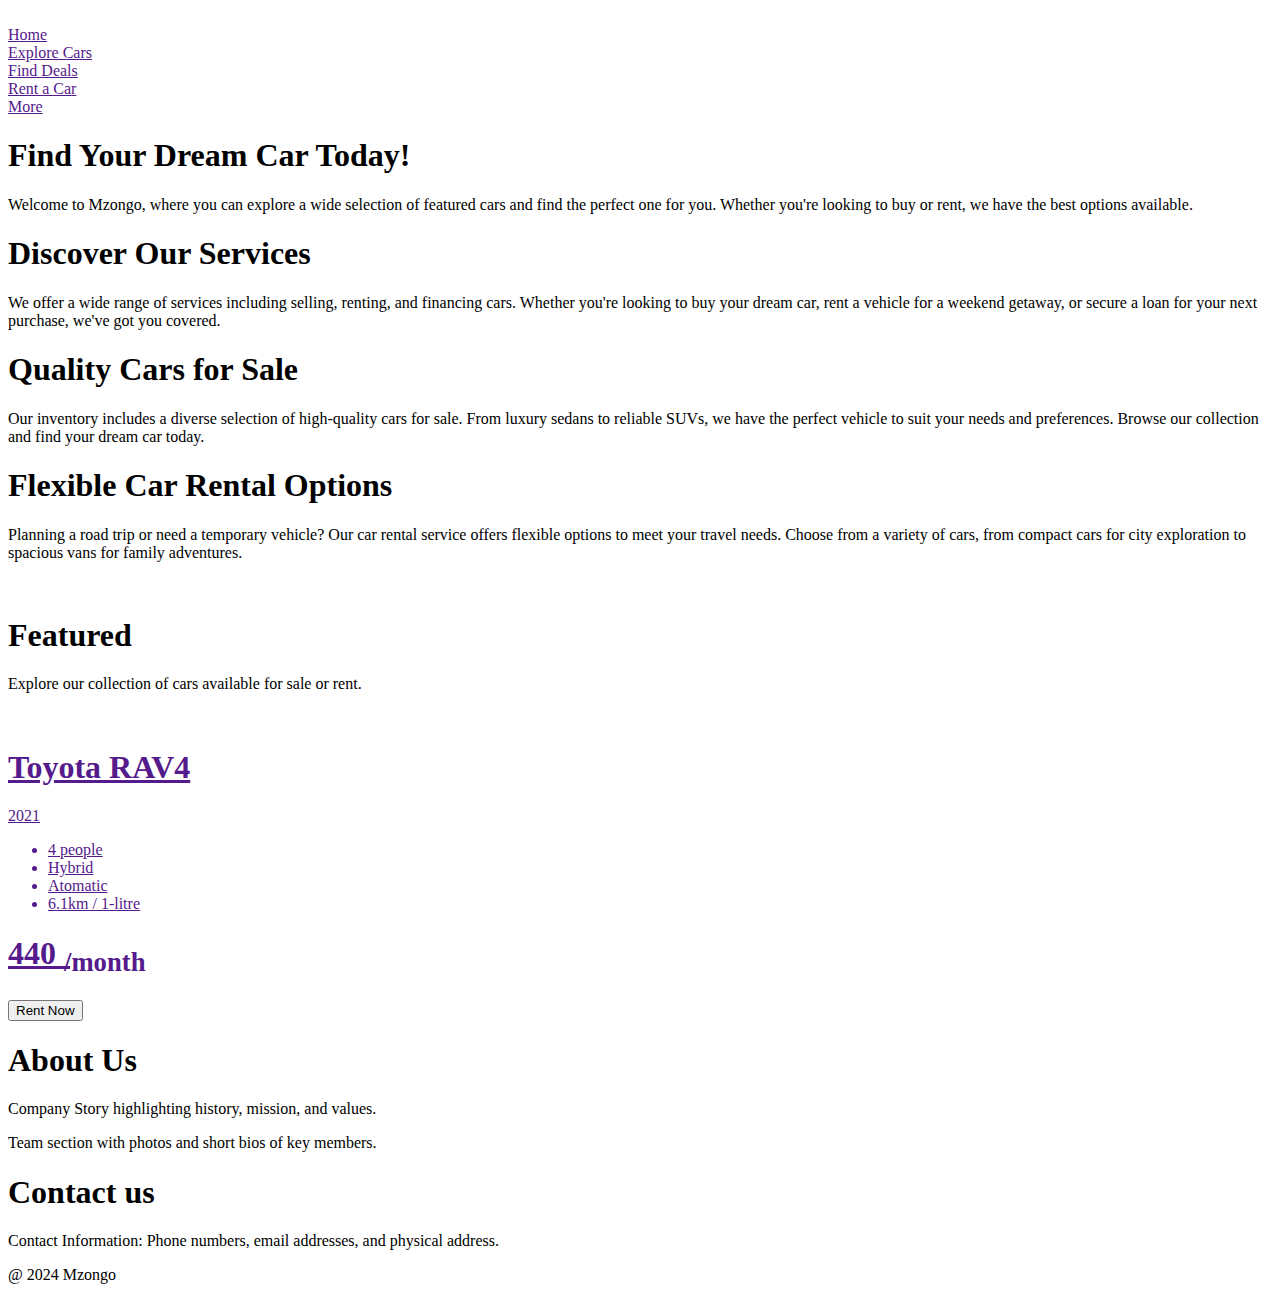
==== index.html @ 79ed6057 "mz" ====
<!DOCTYPE html>
<html lang="en" dir="ltr">
  <head>
    <meta charset="utf-8">
    <meta name="viewport" content="width=device-width, initial-scale=1, viewport-fit=cover">
    <title>Mzongo</title>
    <meta name="description" content="Description of the page less than 150 characters">
    <link rel="icon" type="image/png" href="">
    <link rel='stylesheet' href='Styles.css'>
    <script src="script.js"></script>
  </head>
<body>
<body>
    <nav>
        <div><a href=""><img src="" alt=""></a></div>
        <div><a href="">Home</a></div>
        <div><a href="">Explore Cars</a></div>
        <div><a href="">Find Deals</a></div>
        <div><a href="">Rent a Car</a></div>
        <div><a href="">More</a></div>
    </nav>
    <section>
        <div>
            <h1>Find Your Dream Car Today!</h1>
            <p>Welcome to Mzongo, where you can explore a wide selection of featured cars and find the perfect one for you. Whether you're looking to buy or rent, we have the best options available.</p>
        </div>
    </section>
    <section>
        <div>
            <div>
                <h1>Discover Our Services</h1>
                <p>We offer a wide range of services including selling, renting, and financing cars. Whether you're looking to buy your dream car, rent a vehicle for a weekend getaway, or secure a loan for your next purchase, we've got you covered.</p>
            </div>
            <div>
                <h1>Quality Cars for Sale</h1>
                <p>Our inventory includes a diverse selection of high-quality cars for sale. From luxury sedans to reliable SUVs, we have the perfect vehicle to suit your needs and preferences. Browse our collection and find your dream car today.</p>
            </div>
            <div>
                <h1>Flexible Car Rental Options</h1>
                <p>Planning a road trip or need a temporary vehicle? Our car rental service offers flexible options to meet your travel needs. Choose from a variety of cars, from compact cars for city exploration to spacious vans for family adventures.</p>
            </div>
        </div>
        <div><img src="" alt=""></div>
    </section>
    <section>
        <div>
            <h1>Featured</h1>
            <p>Explore our collection of cars available for sale or rent.</p>
        </div>
        <div>
            <a href="">
                <div>
                    <img src="" alt="">
                   <div>
                        <h1>Toyota RAV4</h1>
                        <span>2021</span>
                   </div>
                    <ul>
                        <li><img src="" alt="">4 people</li>
                        <li><img src="" alt="">Hybrid</li>
                        <li><img src="" alt="">Atomatic</li>
                        <li><img src="" alt="">6.1km / 1-litre</li>
                    </ul>
                    <div>
                        <h1>440 <sub>/month</sub></h1>
                        <button>Rent Now</button>
                    </div>
                </div>
            </a>
        </div>
    </section>
    <section>
        <h1>About Us</h1>
        <p>Company Story highlighting history, mission, and values.</p>
        <p>Team section with photos and short bios of key members.</p>
    </section>
    <section>
        <h1>Contact us</h1>
        <p>Contact Information: Phone numbers, email addresses, and physical address.</p>

    </section>
    <footer>
        @ 2024 Mzongo
    </footer>
</body>
</html>
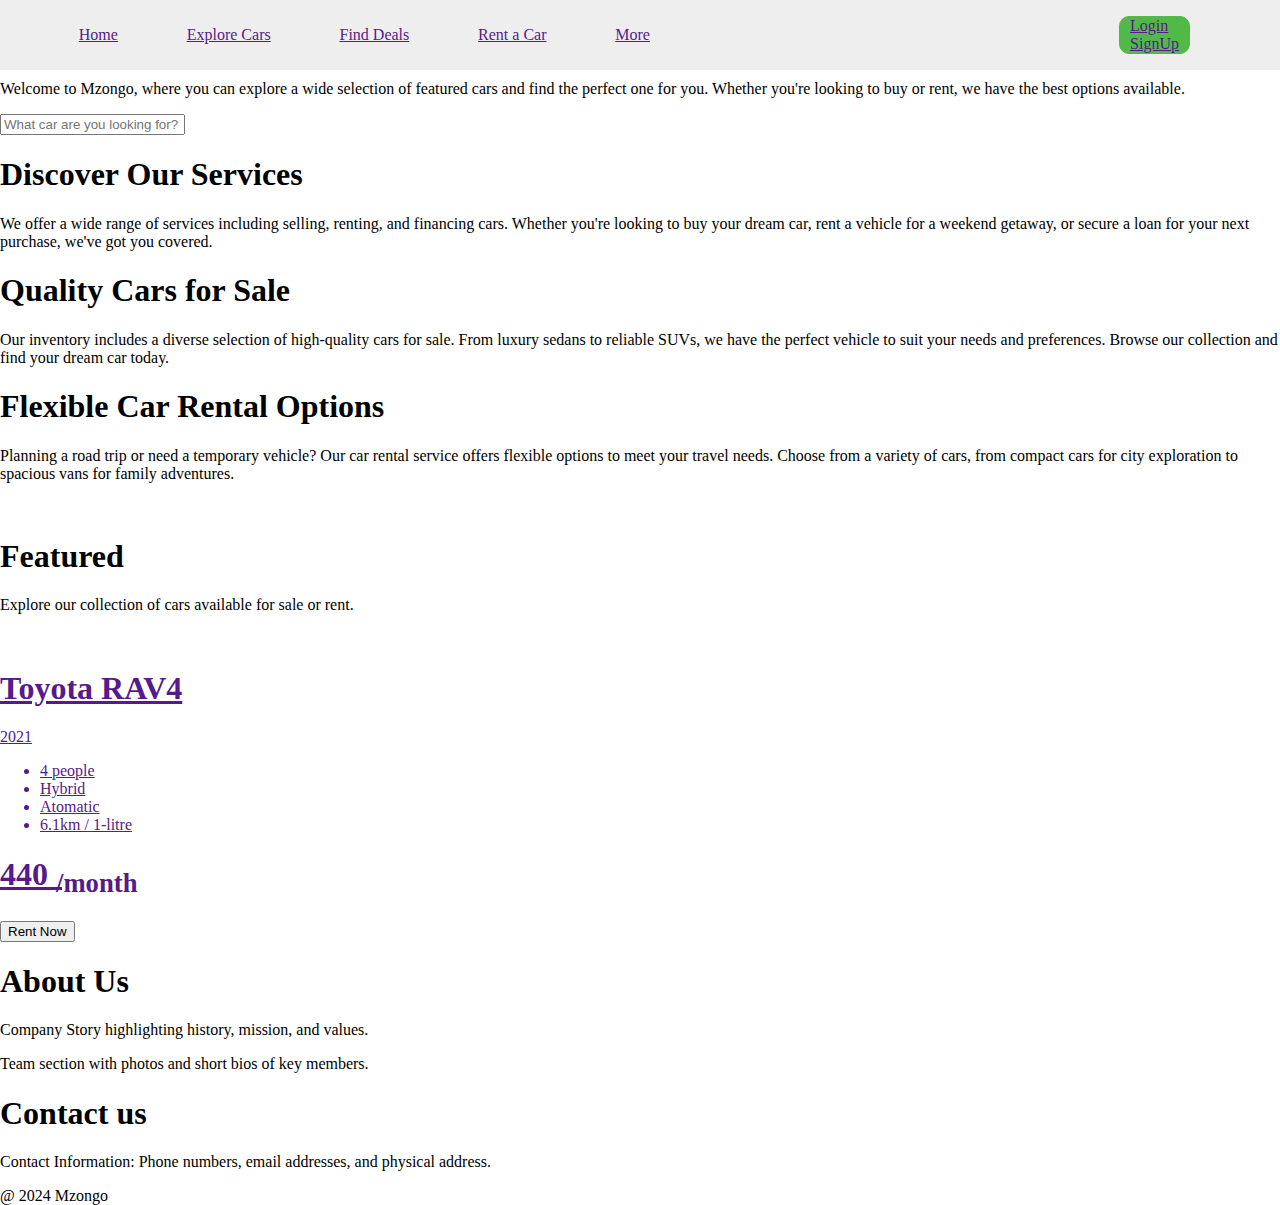
==== commit e61500fd: "ma" ====
--- a/index.html
+++ b/index.html
@@ -11,18 +11,28 @@
   </head>
 <body>
 <body>
-    <nav>
-        <div><a href=""><img src="" alt=""></a></div>
-        <div><a href="">Home</a></div>
-        <div><a href="">Explore Cars</a></div>
-        <div><a href="">Find Deals</a></div>
-        <div><a href="">Rent a Car</a></div>
-        <div><a href="">More</a></div>
-    </nav>
+    <section class="navbar">
+        <nav class="left-nav">
+            <div><a href=""><img src="" alt=""></a></div>
+            <div><a href="">Home</a></div>
+            <div><a href="">Explore Cars</a></div>
+            <div><a href="">Find Deals</a></div>
+            <div><a href="">Rent a Car</a></div>
+            <div><a href="">More</a></div>
+        </nav>
+        <div class="right-nav">
+            <div><a href="">Login</a></div>
+            <div><a href="">SignUp</a></div>
+        </div>
+    </section>
     <section>
         <div>
             <h1>Find Your Dream Car Today!</h1>
             <p>Welcome to Mzongo, where you can explore a wide selection of featured cars and find the perfect one for you. Whether you're looking to buy or rent, we have the best options available.</p>
+            <form action="">
+                <input type="text" placeholder="What car are you looking for?">
+
+            </form>
         </div>
     </section>
     <section>
--- a/Styles.css
+++ b/Styles.css
@@ -0,0 +1,31 @@
+body{
+    margin: 0%;
+    overflow-x: hidden;
+}
+.navbar {
+    display: flex;
+    width: 100%;
+    justify-content: space-between;
+    align-items: center;
+    padding: 10px;
+    height: 50px;
+    position: fixed;
+    background-color: #eeeeee;
+    top: 0;
+    z-index: 1000;
+}
+
+.left-nav {
+    display: flex;
+    justify-content: space-between;
+    width: 50%;
+    align-items: center;
+}
+
+.right-nav {
+    margin-right: 100px;
+    border: solid 1px #50b948;
+    background-color: #50b948;
+    border-radius: 10px;
+    padding-inline: 10px;
+}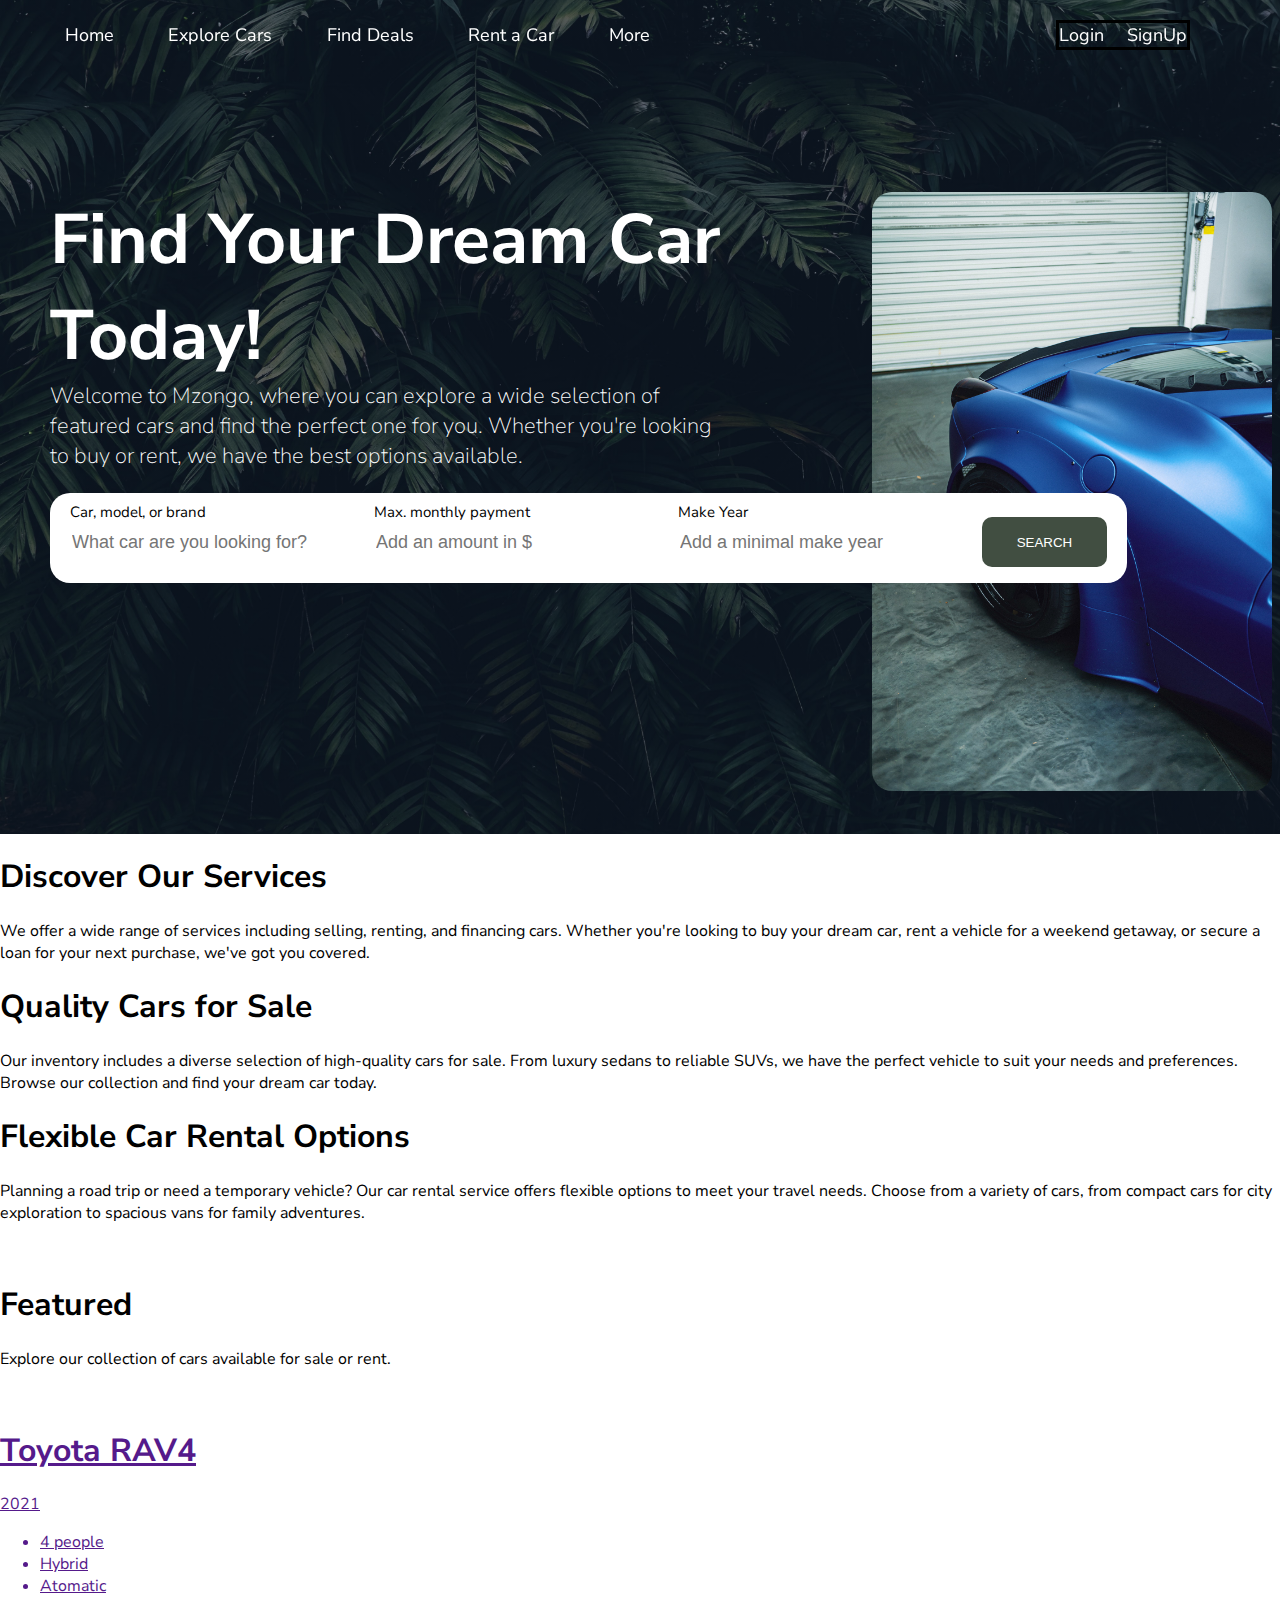
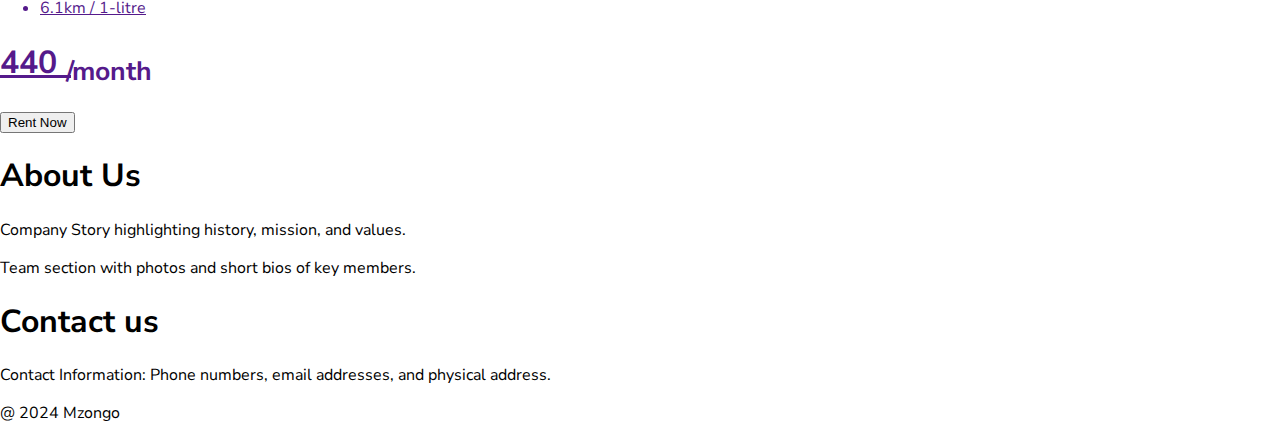
==== commit 1f8faceb: "updated" ====
--- a/index.html
+++ b/index.html
@@ -25,14 +25,29 @@
             <div><a href="">SignUp</a></div>
         </div>
     </section>
-    <section>
-        <div>
-            <h1>Find Your Dream Car Today!</h1>
-            <p>Welcome to Mzongo, where you can explore a wide selection of featured cars and find the perfect one for you. Whether you're looking to buy or rent, we have the best options available.</p>
-            <form action="">
-                <input type="text" placeholder="What car are you looking for?">
-
+    <section class="first-section">
+        <div class="description">
+            <h1>Find Your Dream Car <br> Today!</h1>
+            <p>Welcome to Mzongo, where you can explore a wide selection of <br> featured cars and find the perfect one for you. Whether you're looking <br> to buy or rent, we have the best options available.</p>
+            <form action="/">
+                <div class="input__group">
+                  <label>Car, model, or brand</label>
+                  <input type="text" placeholder="What car are you looking for?
+                  " />
+                </div>
+                <div class="input__group">
+                  <label>Max. monthly payment</label>
+                  <input type="text" placeholder="Add an amount in $" />
+                </div>
+                <div class="input__group">
+                  <label >Make Year</label>
+                  <input type="text" placeholder="Add a minimal make year" />
+                </div>
+                <button class="btn">SEARCH</button>
             </form>
+        </div>
+        <div class="first-pic">
+            <img src="/img/pexels-jay-pizzle-4143686.jpg" alt="">
         </div>
     </section>
     <section>
--- a/Styles.css
+++ b/Styles.css
@@ -1,6 +1,10 @@
+@import url('https://fonts.googleapis.com/css2?family=Nunito+Sans:ital,opsz,wght@0,6..12,200;0,6..12,300;0,6..12,400;0,6..12,500;0,6..12,600;0,6..12,700;0,6..12,800;0,6..12,900;0,6..12,1000;1,6..12,200;1,6..12,300;1,6..12,400;1,6..12,500;1,6..12,600;1,6..12,700;1,6..12,800;1,6..12,900&display=swap');
+
 body{
     margin: 0%;
     overflow-x: hidden;
+    font-family: 'Nunito Sans', sans-serif;
+    font-style: normal;
 }
 .navbar {
     display: flex;
@@ -10,7 +14,6 @@
     padding: 10px;
     height: 50px;
     position: fixed;
-    background-color: #eeeeee;
     top: 0;
     z-index: 1000;
 }
@@ -24,8 +27,103 @@
 
 .right-nav {
     margin-right: 100px;
-    border: solid 1px #50b948;
-    background-color: #50b948;
+    width: 10%;
+    display: flex;
+    justify-content: space-between;
+    border: solid;
+}
+.left-nav div a, .right-nav div a{
+    text-decoration: none;
+    color: #fff;
+    font-size: 18px;
+
+}
+.first-section {
+    position: relative;
+    padding-block: 15%;
+    background-image: linear-gradient(
+        rgba(15, 26, 44, 0.5),
+        rgba(15, 26, 44, 0.5)
+    ), url("img/pexels-cátia-matos-1072179.jpg");
+    background-position: center;
+    background-size: cover;
+    background-repeat: no-repeat;
+    color: #fff;
+    padding-inline: 50px;
+    display: flex;
+    z-index: 1;
+    height: 450px;
+}
+.description{
+    margin-top: 0px;
+}
+.description h1 {
+    margin-top: 0px;
+    font-size: 70px;
+}
+
+.description p {
+    font-size: 22px;
+    margin-top: -50px;
+    font-weight: 200;
+}
+
+form {
+    position: relative;
+    z-index: 2; 
+    display: flex;
+    background-color: #fff;
+    align-items: center;
+    width: 90%;
+    height: 90px;
+    align-items: center;
+    border-radius: 20px;
+    padding-inline: 20px;
+}
+
+.input__group {
+    display: flex;
+    flex-direction: column;
+    font-size: 15px;
+    color: black;
+    margin-top: -10px;
+}
+
+.input__group input {
+    width: 300px;
+    height: 40px;
+    font-size: 18px;
+    border: solid 0px;
+}
+
+.input__group input:focus,
+textarea:focus,
+select:focus {
+    outline: none;
+    border: none;
+}
+
+.btn {
+    height: 50px;
+    width: 200px;
+    margin-bottom: -9px;
+    background-color: #414e41;
+    border: solid 0px;
     border-radius: 10px;
-    padding-inline: 10px;
-}+    color: #fff;
+}
+
+.first-pic img {
+    width: 400px;
+    background-size: cover;
+    margin-left: -330px;
+    margin-top: 0px;
+    border-radius: 20px;
+    position: relative;
+}
+
+.first-pic {
+    width: 100%;
+    height: 100%;
+    z-index: 0; 
+}
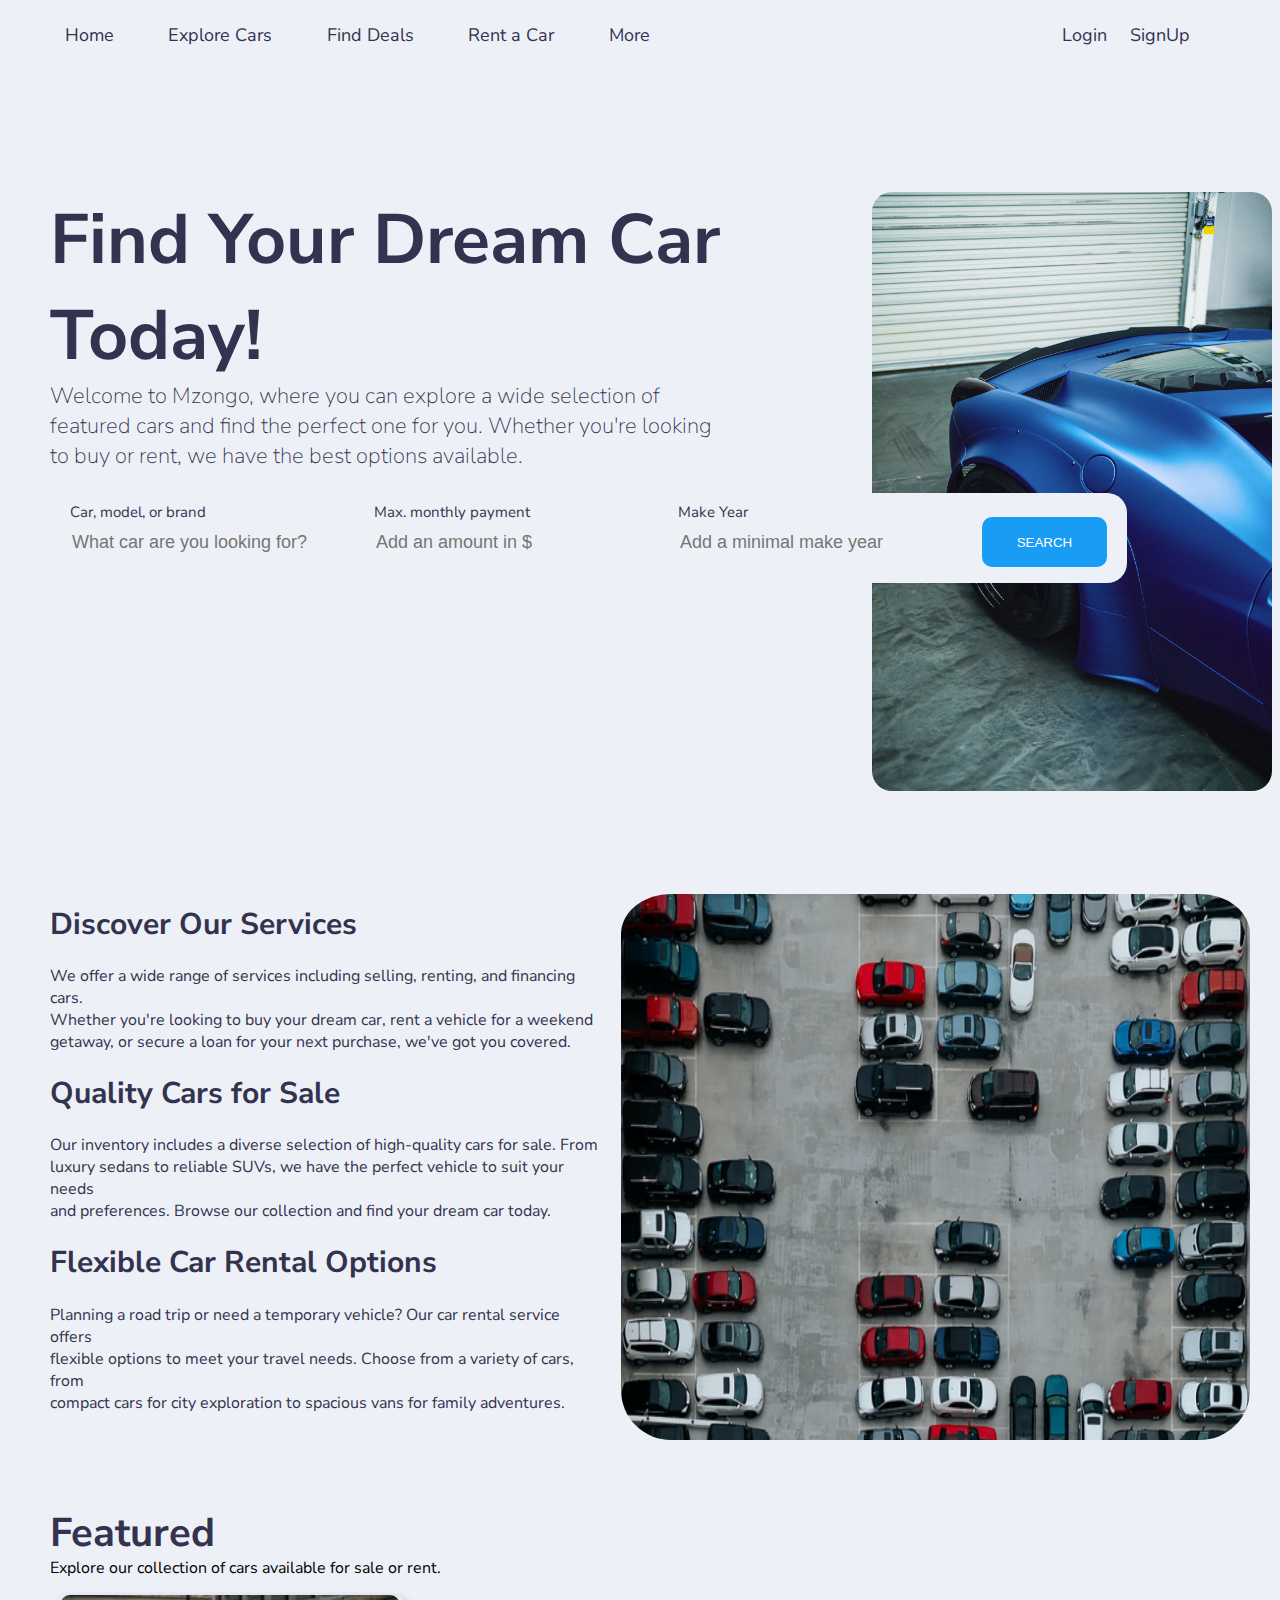
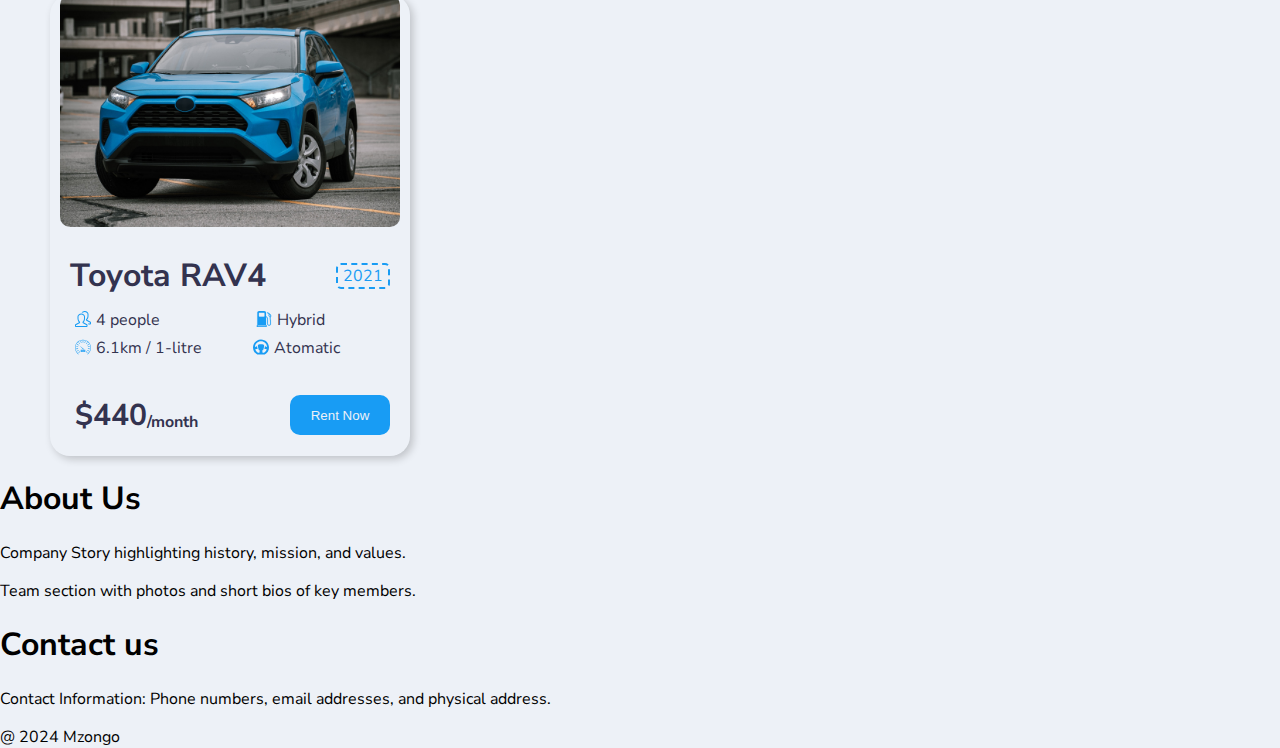
==== commit b23db6c5: "update" ====
--- a/index.html
+++ b/index.html
@@ -50,46 +50,54 @@
             <img src="/img/pexels-jay-pizzle-4143686.jpg" alt="">
         </div>
     </section>
-    <section>
-        <div>
-            <div>
-                <h1>Discover Our Services</h1>
-                <p>We offer a wide range of services including selling, renting, and financing cars. Whether you're looking to buy your dream car, rent a vehicle for a weekend getaway, or secure a loan for your next purchase, we've got you covered.</p>
-            </div>
-            <div>
-                <h1>Quality Cars for Sale</h1>
-                <p>Our inventory includes a diverse selection of high-quality cars for sale. From luxury sedans to reliable SUVs, we have the perfect vehicle to suit your needs and preferences. Browse our collection and find your dream car today.</p>
-            </div>
-            <div>
-                <h1>Flexible Car Rental Options</h1>
-                <p>Planning a road trip or need a temporary vehicle? Our car rental service offers flexible options to meet your travel needs. Choose from a variety of cars, from compact cars for city exploration to spacious vans for family adventures.</p>
-            </div>
+    <section class="aboutus">
+        <div >
+            <a href="">
+                <div  class="services">
+                    <h1>Discover Our Services</h1>
+                    <p>We offer a wide range of services including selling, renting, and financing cars. <br> Whether you're looking to buy your dream car, rent a vehicle for a weekend <br> getaway, or secure a loan for your next purchase, we've got you covered.</p>
+                </div>
+            </a>
+            <a href="">
+                <div class="services">
+                    <h1>Quality Cars for Sale</h1>
+                    <p>Our inventory includes a diverse selection of high-quality cars for sale. From <br> luxury sedans to reliable SUVs, we have the perfect vehicle to suit your needs <br> and preferences. Browse our collection and find your dream car today.</p>
+                </div>
+            </a>
+            <a href="">
+                <div class="services">
+                    <h1>Flexible Car Rental Options</h1>
+                    <p>Planning a road trip or need a temporary vehicle? Our car rental service offers <br> flexible options to meet your travel needs. Choose from a variety of cars, from <br> compact cars for city exploration to spacious vans for family adventures.</p>
+                </div>
+            </a>
         </div>
-        <div><img src="" alt=""></div>
+        <div class="img-us"><img src="/img/8.jpg" alt=""></div>
     </section>
-    <section>
-        <div>
+    <section class="cars">
+        <div class="title-cars-section">
             <h1>Featured</h1>
             <p>Explore our collection of cars available for sale or rent.</p>
         </div>
-        <div>
+        <div class="cars-info">
             <a href="">
-                <div>
-                    <img src="" alt="">
-                   <div>
-                        <h1>Toyota RAV4</h1>
-                        <span>2021</span>
-                   </div>
-                    <ul>
-                        <li><img src="" alt="">4 people</li>
-                        <li><img src="" alt="">Hybrid</li>
-                        <li><img src="" alt="">Atomatic</li>
-                        <li><img src="" alt="">6.1km / 1-litre</li>
-                    </ul>
-                    <div>
-                        <h1>440 <sub>/month</sub></h1>
-                        <button>Rent Now</button>
+                <div class="img-car-container">
+                    <img class="img-car" src="./img/1-1.jpg" alt="">
+                    <div class="car-name">
+                            <h1>Toyota RAV4</h1>
+                            <span>2021</span>
                     </div>
+                        <ul class="car-details1">
+                            <li><img src="/img/people-svgrepo-com.svg" alt="">4 people</li>
+                            <li><img src="/img/gas-station-svgrepo-com.svg"  alt="">Hybrid</li>
+                        </ul>
+                        <ul class="car-details2">
+                            <li><img src="/img/odometer-for-kilometers-and-speed-control-svgrepo-com.svg" alt="">6.1km / 1-litre</li>
+                            <li><img src="/img/car-steering-wheel-svgrepo-com.svg" alt="">Atomatic</li>
+                        </ul>
+                        <div class="price-car">
+                            <h1>$440 <sub>/month</sub></h1>
+                            <button>Rent Now</button>
+                        </div>
                 </div>
             </a>
         </div>
--- a/Styles.css
+++ b/Styles.css
@@ -5,6 +5,7 @@
     overflow-x: hidden;
     font-family: 'Nunito Sans', sans-serif;
     font-style: normal;
+    background-color: #edf1f7;
 }
 .navbar {
     display: flex;
@@ -14,8 +15,9 @@
     padding: 10px;
     height: 50px;
     position: fixed;
-    top: 0;
+    top: 0%;
     z-index: 1000;
+    background-color: #edf1f7;
 }
 
 .left-nav {
@@ -30,25 +32,24 @@
     width: 10%;
     display: flex;
     justify-content: space-between;
-    border: solid;
 }
 .left-nav div a, .right-nav div a{
     text-decoration: none;
-    color: #fff;
+    color: #33334f;
     font-size: 18px;
 
 }
 .first-section {
     position: relative;
     padding-block: 15%;
-    background-image: linear-gradient(
+    /* background-image: linear-gradient(
         rgba(15, 26, 44, 0.5),
         rgba(15, 26, 44, 0.5)
-    ), url("img/pexels-cátia-matos-1072179.jpg");
+    ), url("img/pexels-cátia-matos-1072179.jpg"); */
     background-position: center;
     background-size: cover;
     background-repeat: no-repeat;
-    color: #fff;
+    color: #33334f;
     padding-inline: 50px;
     display: flex;
     z-index: 1;
@@ -72,7 +73,7 @@
     position: relative;
     z-index: 2; 
     display: flex;
-    background-color: #fff;
+    background-color: #edf1f7;
     align-items: center;
     width: 90%;
     height: 90px;
@@ -85,7 +86,7 @@
     display: flex;
     flex-direction: column;
     font-size: 15px;
-    color: black;
+    color: #33334f;
     margin-top: -10px;
 }
 
@@ -94,6 +95,8 @@
     height: 40px;
     font-size: 18px;
     border: solid 0px;
+    background-color: #edf1f7;
+    color: #33334f;
 }
 
 .input__group input:focus,
@@ -107,7 +110,7 @@
     height: 50px;
     width: 200px;
     margin-bottom: -9px;
-    background-color: #414e41;
+    background-color:#189cf4;
     border: solid 0px;
     border-radius: 10px;
     color: #fff;
@@ -127,3 +130,123 @@
     height: 100%;
     z-index: 0; 
 }
+
+.aboutus{
+    display: flex;
+    padding-inline: 30px;
+    padding-top: 50px;
+    justify-content: space-between;
+}
+.aboutus img{
+    width: 100%;
+    height: 100%;
+    background-size: cover;
+    padding-top: 10px;
+    border-radius: 50px;
+}
+.img-us{
+    aspect-ratio: 2/1;
+}
+.aboutus a{
+    text-decoration: none;
+    color: #33334f;
+  
+}
+.services h1{
+    font-size: 30px;
+}
+.services{
+    padding-inline: 20px;
+}
+.services:hover{
+    border-left: solid 2px;
+    
+}
+.title-cars-section h1{
+    color: #33334f;
+    font-size: 40px;
+}
+.title-cars-section p{
+    margin-top: -30px;
+}
+.cars{
+    padding-inline: 50px;
+    padding-top: 50px;
+}
+.cars-info{
+    width: 360px;
+    border-radius: 20px;
+    box-shadow: 3px 3px 9px rgba(1, 1, 2, 0.2);
+}
+.cars-info a{
+    text-decoration: none;
+    color: #33334f;
+}
+.car-name{
+    display: flex;
+    align-items: center;
+    justify-content: space-between;
+    padding-inline: 20px;
+
+}
+.img-car{
+    width: 340px;
+    margin-left: 10px;
+    border-radius:10px ;
+}
+.car-details1{
+    display: flex;
+    list-style-type: none;
+    align-items: center;
+    justify-content: space-between;
+    width: 250px;
+    padding-left:25px ;
+    margin-top: -10px;
+}
+.car-details1 li img,
+.car-details2 li img{
+    width: 16px;
+    height: auto;
+    padding-right: 5px;
+    margin-bottom: -2px;
+}
+.car-details2{
+    display: flex;
+    list-style-type: none;
+    align-items: center;
+    justify-content: space-between;
+    width: 265px;
+    padding-left:25px ;
+    margin-top: -10px;
+}
+span{
+    color:#189cf4 ;
+    border: dashed #189cf4 2px;
+    border-radius: 5px ;
+    padding-inline: 5px;
+}
+.price-car{
+    position: relative;
+    display: flex;
+    align-items: center;
+    justify-content: space-between;
+    width: 340px;
+}
+.price-car h1{
+    padding-inline: 25px;
+    font-size: 30px;
+}
+sub{
+    font-size: 16px;
+    position: absolute;
+    top: 36px;
+}
+.price-car button{
+    background-color: #189cf4;
+    border: 0px;
+    color: #edf1f7;
+    width: 100px;
+    height: 40px;
+    border-radius: 10px;
+    cursor: pointer;
+}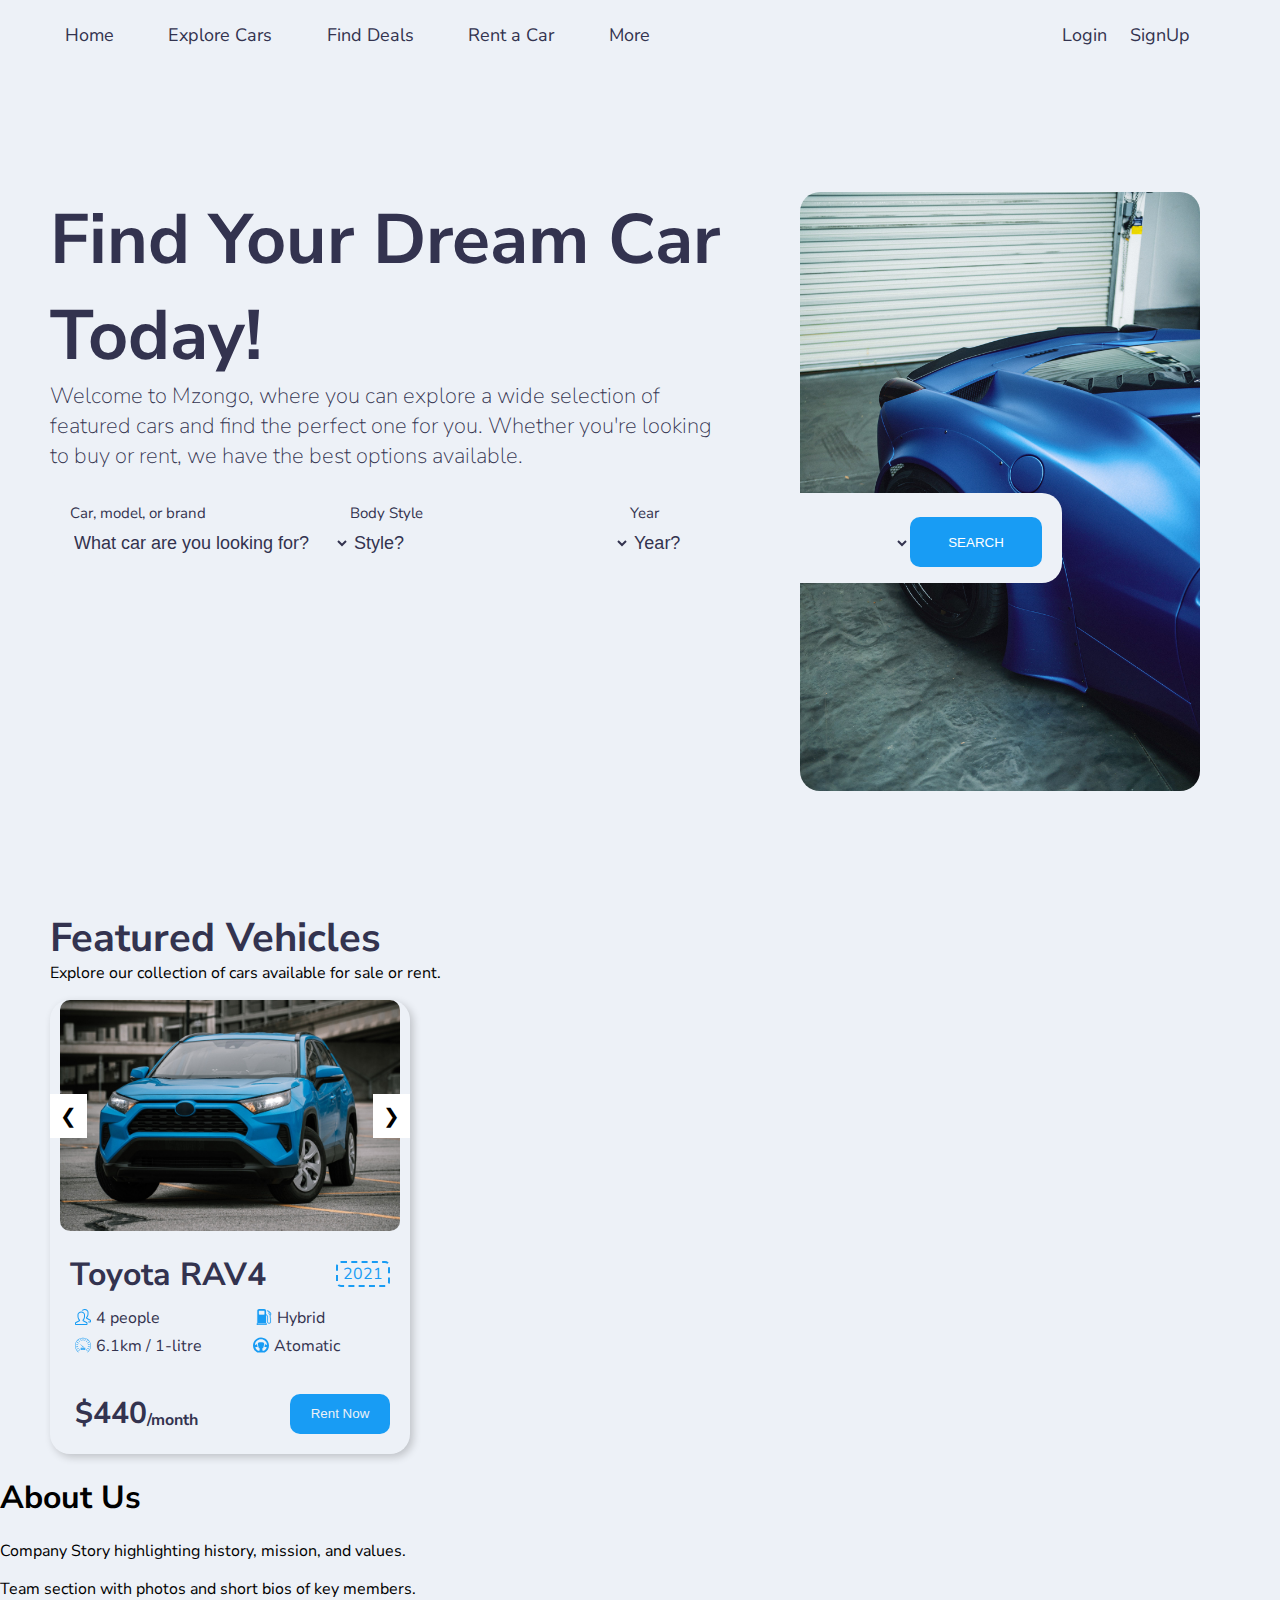
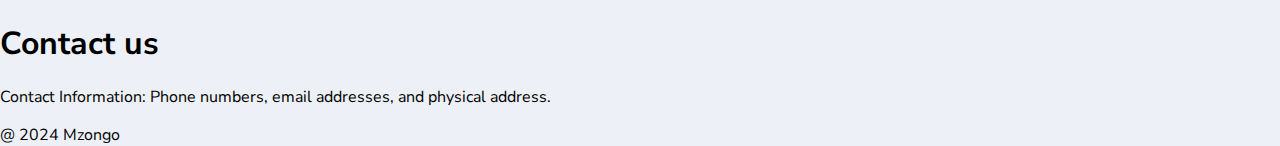
==== commit b67a8adf: "message" ====
--- a/index.html
+++ b/index.html
@@ -7,6 +7,7 @@
     <meta name="description" content="Description of the page less than 150 characters">
     <link rel="icon" type="image/png" href="">
     <link rel='stylesheet' href='Styles.css'>
+    <link rel="stylesheet" href="responsive.css">
     <script src="script.js"></script>
   </head>
 <body>
@@ -32,25 +33,46 @@
             <form action="/">
                 <div class="input__group">
                   <label>Car, model, or brand</label>
-                  <input type="text" placeholder="What car are you looking for?
-                  " />
+                  <select id="car-brand" name="car-brand">
+                    <option value="" disabled selected value>What car are you looking for?</option>
+                    <option value="Toyota">Toyota</option>
+                    <option value="Honda">Honda</option>
+                    <option value="Ford">Ford</option>
+                    <option value="">Hyundai</option>
+                    <option value="">Volkswagen</option>
+                </select>
                 </div>
                 <div class="input__group">
-                  <label>Max. monthly payment</label>
-                  <input type="text" placeholder="Add an amount in $" />
-                </div>
-                <div class="input__group">
-                  <label >Make Year</label>
-                  <input type="text" placeholder="Add a minimal make year" />
-                </div>
+                    <label>Body Style</label>
+                    <select id="car-brand" name="car-brand">
+                      <option value="" disabled selected value>Style?</option>
+                      <option value="Toyota">SUV</option>
+                      <option value="Honda">Pichup truck</option>
+                      <option value="Ford">Sedan</option>
+                      <option value="">Hatchback</option>
+                      <option value="">Coupe</option>
+                  </select>
+                  </div>
+                  <div class="input__group">
+                    <label>Year</label>
+                    <select id="car-brand" name="car-brand">
+                      <option value="" disabled selected value>Year?</option>
+                      <option value="Toyota">2021</option>
+                      <option value="Honda">2020</option>
+                      <option value="Ford">2019</option>
+                      <option value="">2017</option>
+                      <option value="">2016</option>
+                  </select>
+                  </div>
                 <button class="btn">SEARCH</button>
             </form>
+
         </div>
         <div class="first-pic">
             <img src="/img/pexels-jay-pizzle-4143686.jpg" alt="">
         </div>
     </section>
-    <section class="aboutus">
+    <!-- <section class="aboutus">
         <div >
             <a href="">
                 <div  class="services">
@@ -72,16 +94,25 @@
             </a>
         </div>
         <div class="img-us"><img src="/img/8.jpg" alt=""></div>
-    </section>
+    </section> -->
     <section class="cars">
         <div class="title-cars-section">
-            <h1>Featured</h1>
+            <h1>Featured Vehicles</h1>
             <p>Explore our collection of cars available for sale or rent.</p>
         </div>
         <div class="cars-info">
             <a href="">
-                <div class="img-car-container">
-                    <img class="img-car" src="./img/1-1.jpg" alt="">
+                <div>
+                    <section class="img-car-container">
+                        <div class="slider">
+                            <img class="img-car" src="./img/1-1.jpg" alt="">
+                            <img class="img-car" src="./img/1-2.jpg" alt="">
+                            <img class="img-car" src="./img/1-3.jpg" alt="">
+                        </div>
+                        <button id="prevBtn" class="prev" onclick="plusSlides(-1)">❮</button>
+                        <button id="nextBtn" class="next" onclick="plusSlides(1)">❯</button>
+                    </section>
+                    
                     <div class="car-name">
                             <h1>Toyota RAV4</h1>
                             <span>2021</span>
@@ -115,5 +146,6 @@
     <footer>
         @ 2024 Mzongo
     </footer>
+    <script src="script.js"></script>
 </body>
 </html>--- a/Styles.css
+++ b/Styles.css
@@ -90,13 +90,17 @@
     margin-top: -10px;
 }
 
-.input__group input {
+.input__group input , .input__group select{
     width: 300px;
     height: 40px;
     font-size: 18px;
     border: solid 0px;
     background-color: #edf1f7;
     color: #33334f;
+}
+.input__group select{
+    width: 280px;
+
 }
 
 .input__group input:focus,
@@ -114,6 +118,10 @@
     border: solid 0px;
     border-radius: 10px;
     color: #fff;
+    cursor: pointer;
+}
+.btn:hover{
+    opacity: 0.8;
 }
 
 .first-pic img {
@@ -189,11 +197,51 @@
     padding-inline: 20px;
 
 }
+.img-car-container {
+    position: relative;
+    width: 100%;
+    height: auto;
+    overflow: hidden;
+}
+.slider{
+    display: flex;
+}
 .img-car{
     width: 340px;
+    height: auto;
+    display: block;
+    transition: opacity 0.5s ease;
     margin-left: 10px;
     border-radius:10px ;
 }
+
+.prev, .next {
+    position: absolute;
+    top: 50%;
+    transform: translateY(-50%);
+    cursor: pointer;
+    padding: 10px;
+    font-size: 20px;
+    background-color: white;
+    color: black;
+    border: none;
+    z-index: 100;
+    
+}
+.prev:hover{
+    color: #189cf4;
+}
+.next:hover{
+    color: #189cf4;
+}
+.prev {
+    left: 0;
+}
+
+.next {
+    right: 0;
+}
+
 .car-details1{
     display: flex;
     list-style-type: none;
